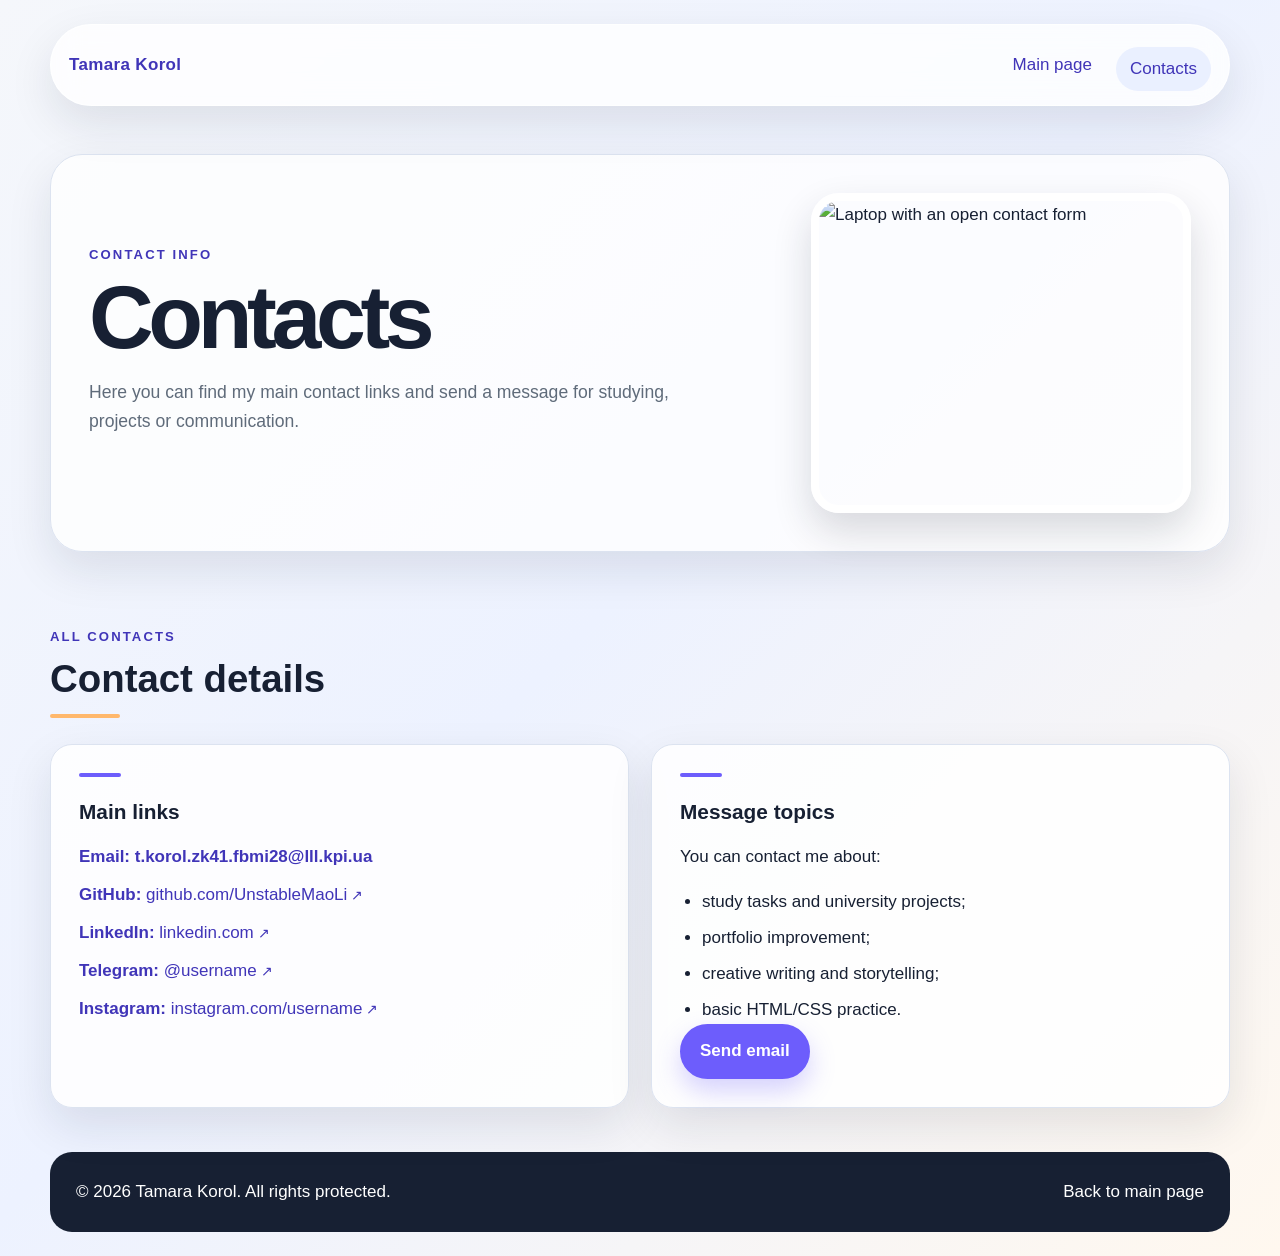
==== contacts.html @ 6363ab9e "Initial commit: add portfolio site" ====
<!DOCTYPE html>
<html lang="uk">
<head>
  <meta charset="UTF-8">
  <meta name="viewport" content="width=device-width, initial-scale=1.0">
  <meta name="description" content="Контактна сторінка сайту-портфоліо Тамари Король.">
  <title>Contacts | Tamara Korol</title>
  <link rel="stylesheet" href="style.css">
</head>
<body>
  <a class="skip-link" href="#main-content">Skip to content</a>

  <header class="site-header inner-header">
    <nav class="navbar" aria-label="Головна навігація">
      <a class="logo" href="index.html">Tamara Korol</a>
      <ul class="nav-list">
        <li><a href="index.html">Main page</a></li>
        <li><a href="contacts.html" aria-current="page">Contacts</a></li>
      </ul>
    </nav>

    <section class="hero compact-hero">
      <div class="hero-text">
        <p class="eyebrow">Contact info</p>
        <h1>Contacts</h1>
        <p class="hero-description">
          Here you can find my main contact links and send a message for studying, projects or communication.
        </p>
      </div>
      <img class="hero-photo" src="https://images.unsplash.com/photo-1516321318423-f06f85e504b3?auto=format&fit=crop&w=700&q=80" alt="Laptop with an open contact form" width="520" height="360">
    </section>
  </header>

  <main id="main-content">
    <section class="section" aria-labelledby="contacts-title">
      <div class="section-heading">
        <p class="section-label">All contacts</p>
        <h2 id="contacts-title">Contact details</h2>
      </div>

      <div class="cards-grid two-columns">
        <article class="card contact-card">
          <h3>Main links</h3>
          <address>
            <p><strong>Email:</strong> <a href="mailto:t.korol.zk41.fbmi28@lll.kpi.ua">t.korol.zk41.fbmi28@lll.kpi.ua</a></p>
            <p><strong>GitHub:</strong> <a href="https://github.com/UnstableMaoLi" target="_blank" rel="noopener noreferrer">github.com/UnstableMaoLi</a></p>
            <p><strong>LinkedIn:</strong> <a href="https://www.linkedin.com/" target="_blank" rel="noopener noreferrer">linkedin.com</a></p>
            <p><strong>Telegram:</strong> <a href="https://t.me/username" target="_blank" rel="noopener noreferrer">@username</a></p>
            <p><strong>Instagram:</strong> <a href="https://www.instagram.com/username" target="_blank" rel="noopener noreferrer">instagram.com/username</a></p>
          </address>
        </article>

        <article class="card contact-card">
          <h3>Message topics</h3>
          <p>You can contact me about:</p>
          <ul>
            <li>study tasks and university projects;</li>
            <li>portfolio improvement;</li>
            <li>creative writing and storytelling;</li>
            <li>basic HTML/CSS practice.</li>
          </ul>
          <a class="button" href="mailto:t.korol.zk41.fbmi28@lll.kpi.ua">Send email</a>
        </article>
      </div>
    </section>
  </main>

  <footer class="site-footer">
    <p>&copy; 2026 Tamara Korol. All rights protected.</p>
    <p><a href="index.html">Back to main page</a></p>
  </footer>
</body>
</html>
---- style.css ----
:root {
  --bg: #f5f7fb;
  --surface: #ffffff;
  --surface-soft: #eaf0ff;
  --text: #172033;
  --muted: #5f6b7a;
  --primary: #6d5dfc;
  --primary-dark: #4035b8;
  --accent: #ffb86c;
  --border: #dce3f0;
  --shadow: 0 18px 45px rgba(23, 32, 51, 0.1);
  --radius: 22px;
}

* {
  box-sizing: border-box;
}

html {
  scroll-behavior: smooth;
}

body {
  margin: 0;
  font-family: Arial, Helvetica, sans-serif;
  font-size: 17px;
  line-height: 1.65;
  color: var(--text);
  background: linear-gradient(135deg, #f5f7fb 0%, #edf2ff 48%, #fff8ef 100%);
}

img {
  display: block;
  max-width: 100%;
  height: auto;
}

a {
  color: var(--primary-dark);
  text-decoration: none;
  transition: color 0.25s ease, background-color 0.25s ease, transform 0.25s ease;
}

a:visited {
  color: #5949d6;
}

a:hover,
a:focus {
  color: var(--primary);
  outline: none;
}

a:active {
  transform: scale(0.97);
}

a[target="_blank"]::after {
  content: " ↗";
  font-size: 0.85em;
}

a[href^="mailto:"] {
  font-weight: 700;
}

h1,
h2,
h3,
p {
  margin-top: 0;
}

h1 {
  margin-bottom: 18px;
  font-size: clamp(2.7rem, 7vw, 5.6rem);
  line-height: 0.95;
  letter-spacing: -0.06em;
}

h2 {
  position: relative;
  margin-bottom: 26px;
  font-size: clamp(1.9rem, 3vw, 2.8rem);
  line-height: 1.1;
}

h2::after {
  content: "";
  display: block;
  width: 70px;
  height: 4px;
  margin-top: 14px;
  border-radius: 999px;
  background: var(--accent);
}

h3 {
  margin-bottom: 14px;
  font-size: 1.3rem;
}

ul,
ol {
  padding-left: 22px;
  margin-top: 12px;
  margin-bottom: 0;
}

li + li {
  margin-top: 8px;
}

strong {
  color: var(--primary-dark);
}

.skip-link {
  position: absolute;
  top: 12px;
  left: 12px;
  z-index: 10;
  padding: 10px 14px;
  border-radius: 999px;
  background: var(--text);
  color: #ffffff;
  transform: translateY(-160%);
}

.skip-link:focus {
  color: #ffffff;
  transform: translateY(0);
}

.site-header,
.site-footer,
main {
  width: min(1180px, calc(100% - 32px));
  margin: 0 auto;
}

.site-header {
  padding: 24px 0 40px;
}

.navbar {
  display: flex;
  align-items: center;
  justify-content: space-between;
  gap: 20px;
  margin-bottom: 48px;
  padding: 14px 18px;
  border: 1px solid rgba(255, 255, 255, 0.7);
  border-radius: 999px;
  background: rgba(255, 255, 255, 0.78);
  box-shadow: var(--shadow);
  backdrop-filter: blur(14px);
}

.logo {
  font-weight: 800;
  letter-spacing: 0.02em;
}

.nav-list,
.footer-links {
  display: flex;
  align-items: center;
  flex-wrap: wrap;
  gap: 10px;
  padding: 0;
  margin: 0;
  list-style: none;
}

.nav-list a,
.footer-links a {
  display: inline-flex;
  padding: 8px 14px;
  border-radius: 999px;
}

.nav-list a:hover,
.nav-list a:focus,
.footer-links a:hover,
.footer-links a:focus,
a[aria-current="page"] {
  background: var(--surface-soft);
  color: var(--primary-dark);
}

.hero {
  display: grid;
  grid-template-columns: minmax(0, 1.15fr) minmax(280px, 0.85fr);
  align-items: center;
  gap: 34px;
  padding: 38px;
  border: 1px solid var(--border);
  border-radius: calc(var(--radius) + 10px);
  background: rgba(255, 255, 255, 0.8);
  box-shadow: var(--shadow);
}

.compact-hero {
  grid-template-columns: minmax(0, 1fr) 380px;
}

.eyebrow,
.section-label {
  margin-bottom: 10px;
  color: var(--primary-dark);
  font-size: 0.82rem;
  font-weight: 800;
  letter-spacing: 0.16em;
  text-transform: uppercase;
}

.hero-description {
  max-width: 640px;
  margin-bottom: 26px;
  color: var(--muted);
  font-size: 1.1rem;
}

.hero-actions {
  display: flex;
  flex-wrap: wrap;
  gap: 12px;
}

.button {
  display: inline-flex;
  align-items: center;
  justify-content: center;
  min-height: 44px;
  padding: 11px 18px;
  border: 2px solid var(--primary);
  border-radius: 999px;
  background: var(--primary);
  color: #ffffff;
  font-weight: 800;
  box-shadow: 0 12px 26px rgba(109, 93, 252, 0.28);
}

.button:visited {
  color: #ffffff;
}

.button:hover,
.button:focus {
  background: var(--primary-dark);
  border-color: var(--primary-dark);
  color: #ffffff;
  transform: translateY(-2px);
}

.button-secondary {
  background: transparent;
  color: var(--primary-dark);
  box-shadow: none;
}

.button-secondary:visited {
  color: var(--primary-dark);
}

.hero-photo {
  width: 100%;
  min-height: 320px;
  object-fit: cover;
  border: 8px solid #ffffff;
  border-radius: calc(var(--radius) + 6px);
  box-shadow: 0 18px 38px rgba(23, 32, 51, 0.16);
}

.section {
  margin: 34px 0;
}

.about-section {
  display: grid;
  grid-template-columns: 280px minmax(0, 1fr);
  gap: 26px;
}

.section-heading {
  margin-bottom: 20px;
}

.section-content p:last-child {
  margin-bottom: 0;
}

.cards-grid {
  display: grid;
  gap: 22px;
}

.two-columns {
  grid-template-columns: repeat(2, minmax(0, 1fr));
}

.card {
  padding: 28px;
  border: 1px solid var(--border);
  border-radius: var(--radius);
  background: rgba(255, 255, 255, 0.88);
  box-shadow: var(--shadow);
}

.card:hover {
  border-color: rgba(109, 93, 252, 0.45);
}

.skill-card {
  position: relative;
  overflow: hidden;
}

.skill-card::before {
  content: "";
  position: absolute;
  inset: auto -40px -60px auto;
  width: 145px;
  height: 145px;
  border-radius: 50%;
  background: rgba(255, 184, 108, 0.22);
}

.badge {
  display: inline-flex;
  align-items: center;
  gap: 6px;
  margin-bottom: 14px;
  padding: 6px 12px;
  border-radius: 999px;
  background: var(--surface-soft);
  color: var(--primary-dark);
  font-size: 0.82rem;
  font-weight: 800;
}

.badge::before {
  content: "•";
  color: var(--accent);
  font-size: 1.3rem;
  line-height: 1;
}

.project-card img {
  margin-bottom: 18px;
  border-radius: 18px;
}

.featured-card {
  display: grid;
  grid-template-columns: minmax(180px, 0.9fr) minmax(0, 1fr);
  align-items: center;
  gap: 18px;
}

.featured-card img {
  height: 100%;
  min-height: 230px;
  margin-bottom: 0;
  object-fit: cover;
}

.text-link {
  display: inline-flex;
  margin-top: 10px;
  font-weight: 800;
}

.text-link::after {
  content: " →";
}

.contact-card {
  position: relative;
}

.contact-card::before {
  content: "";
  display: block;
  width: 42px;
  height: 4px;
  margin-bottom: 18px;
  border-radius: 999px;
  background: var(--primary);
}

address {
  font-style: normal;
}

address p {
  margin-bottom: 10px;
}

.site-footer {
  display: flex;
  align-items: center;
  justify-content: space-between;
  gap: 20px;
  margin-top: 44px;
  margin-bottom: 24px;
  padding: 26px;
  border-radius: var(--radius);
  background: var(--text);
  color: #ffffff;
}

.site-footer p {
  margin: 0;
}

.site-footer a,
.site-footer a:visited {
  color: #ffffff;
}

.site-footer a:hover,
.site-footer a:focus {
  background: rgba(255, 255, 255, 0.12);
  color: #ffffff;
}

@media (max-width: 860px) {
  .navbar,
  .site-footer {
    align-items: flex-start;
    flex-direction: column;
    border-radius: 24px;
  }

  .hero,
  .compact-hero,
  .about-section,
  .two-columns,
  .featured-card {
    grid-template-columns: 1fr;
  }

  .hero {
    padding: 24px;
  }

  .hero-photo,
  .featured-card img {
    min-height: 240px;
  }
}

@media (max-width: 520px) {
  body {
    font-size: 16px;
  }

  .site-header,
  .site-footer,
  main {
    width: min(100% - 22px, 1180px);
  }

  .nav-list,
  .footer-links,
  .hero-actions {
    width: 100%;
    flex-direction: column;
    align-items: stretch;
  }

  .nav-list a,
  .footer-links a,
  .button {
    width: 100%;
  }

  .card {
    padding: 22px;
  }
}


/* =========================
   Lab 5: External API page
   ========================= */

.api-layout {
  align-items: start;
}

.api-form,
.api-info-card {
  display: grid;
  gap: 16px;
}

.api-intro {
  margin-bottom: 2px;
  color: var(--muted);
}

.api-form label {
  display: grid;
  gap: 8px;
  color: var(--primary-dark);
  font-size: 0.94rem;
  font-weight: 800;
}

.api-form input,
.api-form select {
  width: 100%;
  padding: 12px 14px;
  border: 1px solid var(--border);
  border-radius: 16px;
  background: var(--surface);
  color: var(--text);
  font: inherit;
  transition: border-color 0.25s ease, box-shadow 0.25s ease;
}

.api-form input:focus,
.api-form select:focus {
  border-color: var(--primary);
  box-shadow: 0 0 0 4px rgba(109, 93, 252, 0.14);
  outline: none;
}

.api-actions {
  display: flex;
  flex-wrap: wrap;
  gap: 12px;
  margin-top: 4px;
}

.field-help,
.small-note {
  color: var(--muted);
  font-size: 0.9rem;
  font-weight: 500;
}

.api-info-list {
  margin-top: 0;
}

.api-status-card {
  margin-bottom: 22px;
  border-left: 6px solid var(--primary);
  color: var(--muted);
  font-weight: 700;
}

.api-status-loading {
  border-left-color: var(--accent);
}

.api-status-success {
  border-left-color: #2fbf71;
}

.api-status-warning {
  border-left-color: #e0a42b;
}

.api-status-error {
  border-left-color: #e95656;
}

.city-grid {
  align-items: stretch;
}

.city-card {
  display: grid;
  gap: 14px;
  transition: transform 0.25s ease, border-color 0.25s ease;
}

.city-card:hover {
  transform: translateY(-4px);
  border-color: var(--primary);
}

.city-card-header {
  display: flex;
  align-items: center;
  justify-content: space-between;
  gap: 12px;
}

.city-type {
  padding: 5px 10px;
  border-radius: 999px;
  background: var(--surface-soft);
  color: var(--primary-dark);
  font-size: 0.82rem;
  font-weight: 800;
}

.city-stats {
  display: grid;
  grid-template-columns: repeat(2, minmax(0, 1fr));
  gap: 12px;
  margin: 0;
}

.city-stats div {
  padding: 12px;
  border: 1px solid var(--border);
  border-radius: 16px;
  background: var(--surface-soft);
}

.city-stats dt {
  color: var(--muted);
  font-size: 0.82rem;
  font-weight: 800;
  text-transform: uppercase;
}

.city-stats dd {
  margin: 4px 0 0;
  color: var(--text);
  font-weight: 900;
}

code {
  padding: 2px 6px;
  border-radius: 8px;
  background: var(--surface-soft);
  color: var(--primary-dark);
  font-family: Consolas, "Courier New", monospace;
  font-size: 0.92em;
}

@media (max-width: 860px) {
  .api-actions,
  .api-actions .button {
    width: 100%;
  }

  .api-actions {
    flex-direction: column;
  }
}

@media (max-width: 520px) {
  .city-stats {
    grid-template-columns: 1fr;
  }
}
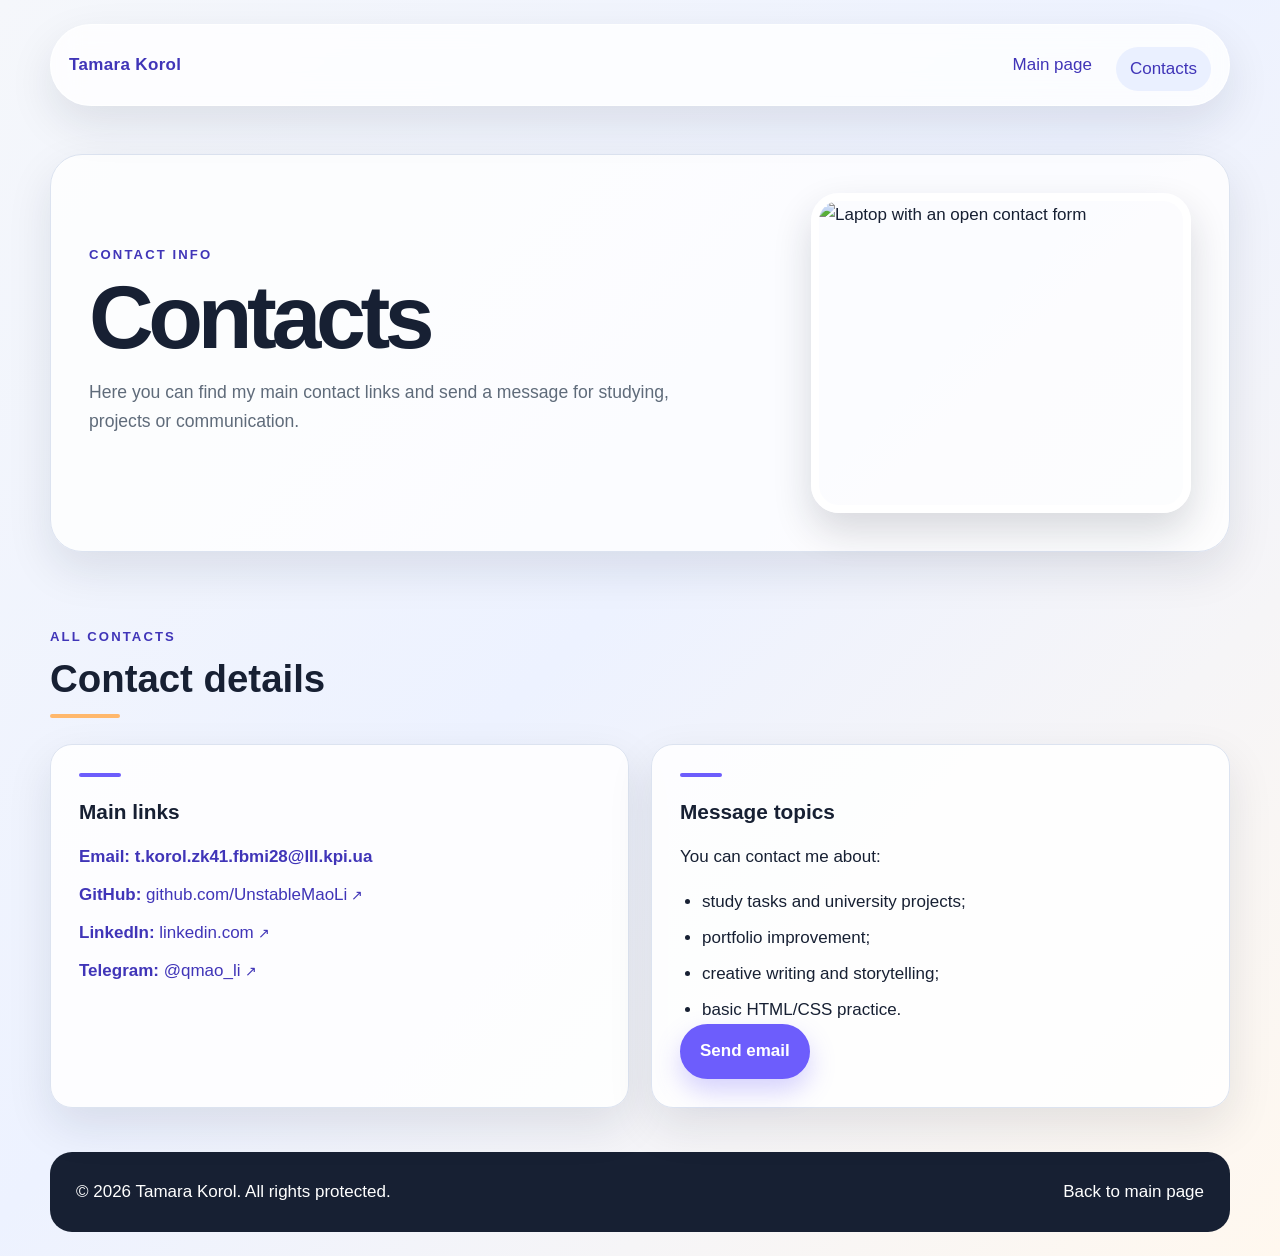
==== commit 03234057: "Update contacts.html" ====
--- a/contacts.html
+++ b/contacts.html
@@ -45,8 +45,7 @@
             <p><strong>Email:</strong> <a href="mailto:t.korol.zk41.fbmi28@lll.kpi.ua">t.korol.zk41.fbmi28@lll.kpi.ua</a></p>
             <p><strong>GitHub:</strong> <a href="https://github.com/UnstableMaoLi" target="_blank" rel="noopener noreferrer">github.com/UnstableMaoLi</a></p>
             <p><strong>LinkedIn:</strong> <a href="https://www.linkedin.com/" target="_blank" rel="noopener noreferrer">linkedin.com</a></p>
-            <p><strong>Telegram:</strong> <a href="https://t.me/username" target="_blank" rel="noopener noreferrer">@username</a></p>
-            <p><strong>Instagram:</strong> <a href="https://www.instagram.com/username" target="_blank" rel="noopener noreferrer">instagram.com/username</a></p>
+            <p><strong>Telegram:</strong> <a href="https://t.me/qmao_li" target="_blank" rel="noopener noreferrer">@qmao_li</a></p>
           </address>
         </article>
 
